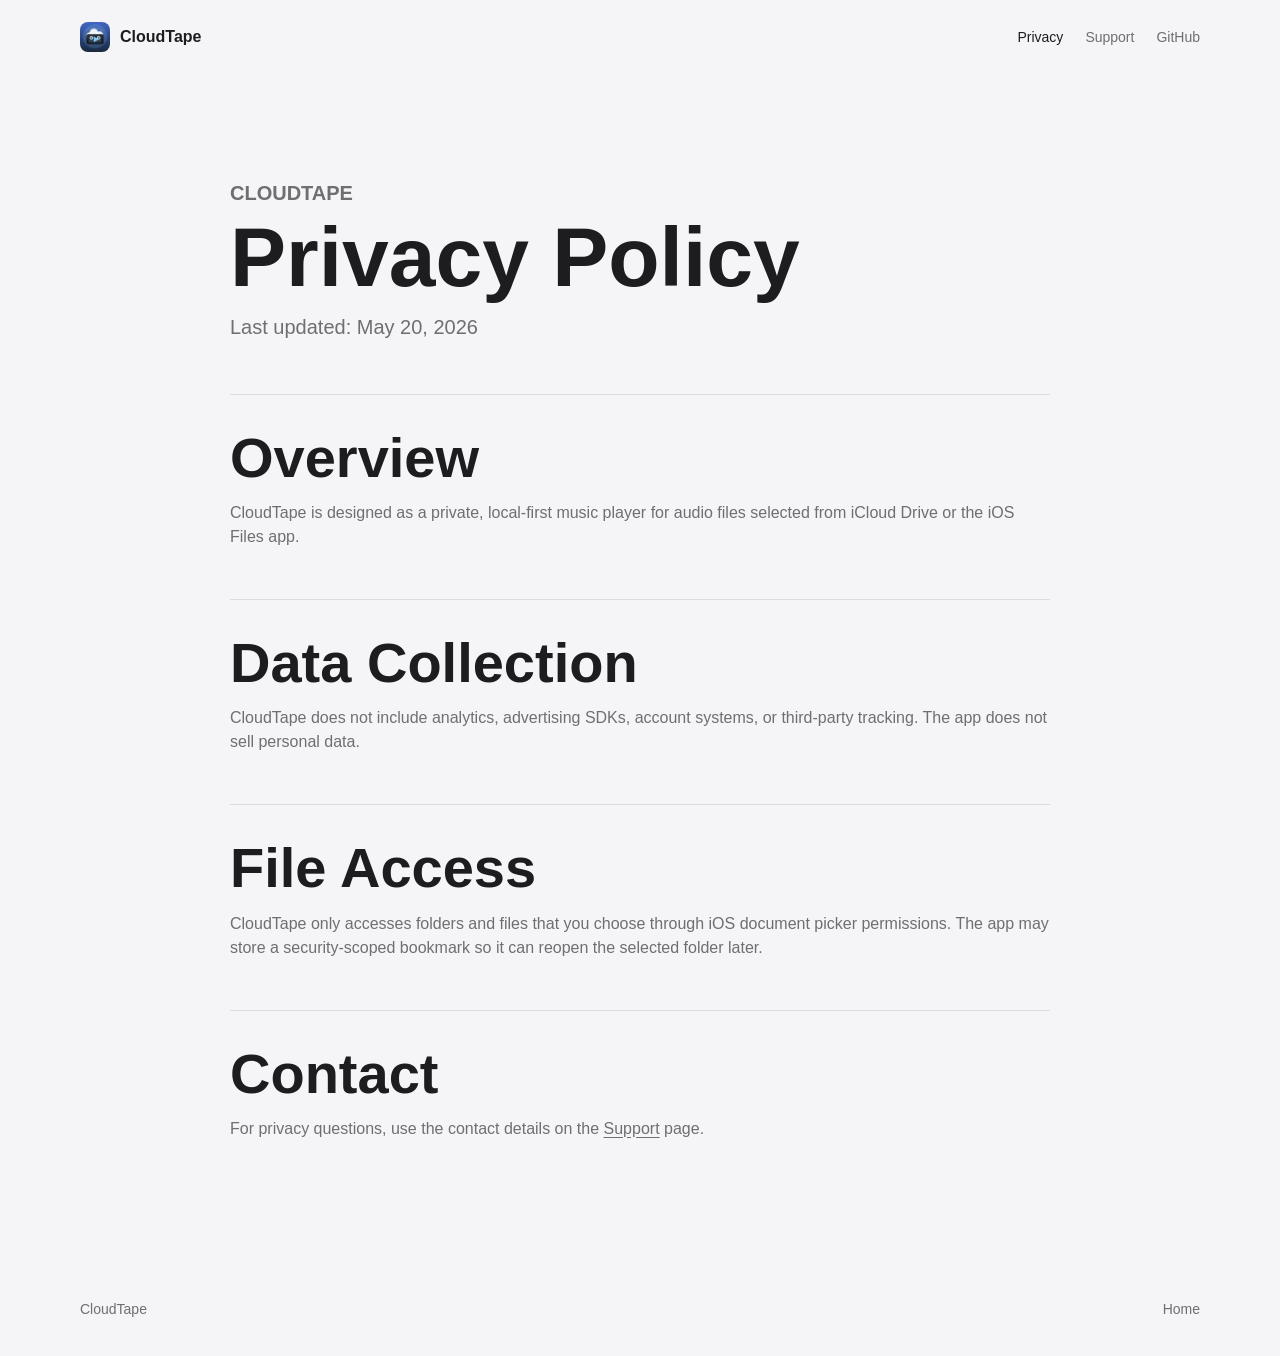
==== docs/privacy-policy.html @ 58bce933 "Add GitHub Pages site" ====
<!doctype html>
<html lang="en">
<head>
  <meta charset="utf-8">
  <meta name="viewport" content="width=device-width, initial-scale=1">
  <meta name="color-scheme" content="light dark">
  <meta name="description" content="CloudTape privacy policy.">
  <title>Privacy Policy - CloudTape</title>
  <link rel="icon" href="assets/app-icon.png">
  <link rel="apple-touch-icon" href="assets/app-icon.png">
  <link rel="stylesheet" href="styles.css">
</head>
<body>
  <header class="site-header">
    <a class="brand" href="index.html" aria-label="CloudTape home">
      <img class="brand-icon" src="assets/app-icon.png" alt="">
      <span>CloudTape</span>
    </a>
    <nav class="nav-links" aria-label="Primary navigation">
      <a href="privacy-policy.html" aria-current="page">Privacy</a>
      <a href="support.html">Support</a>
      <a href="https://github.com/JunNakarai/CloudTape">GitHub</a>
    </nav>
  </header>

  <main class="page">
    <p class="eyebrow">CloudTape</p>
    <h1>Privacy Policy</h1>
    <p class="updated">Last updated: May 20, 2026</p>

    <section>
      <h2>Overview</h2>
      <p>
        CloudTape is designed as a private, local-first music player for audio
        files selected from iCloud Drive or the iOS Files app.
      </p>
    </section>

    <section>
      <h2>Data Collection</h2>
      <p>
        CloudTape does not include analytics, advertising SDKs, account systems,
        or third-party tracking. The app does not sell personal data.
      </p>
    </section>

    <section>
      <h2>File Access</h2>
      <p>
        CloudTape only accesses folders and files that you choose through iOS
        document picker permissions. The app may store a security-scoped bookmark
        so it can reopen the selected folder later.
      </p>
    </section>

    <section>
      <h2>Contact</h2>
      <p>
        For privacy questions, use the contact details on the
        <a href="support.html">Support</a> page.
      </p>
    </section>
  </main>

  <footer class="site-footer">
    <span>CloudTape</span>
    <a href="index.html">Home</a>
  </footer>
</body>
</html>
---- docs/styles.css ----
:root {
  --bg: #f5f5f7;
  --panel: rgba(255, 255, 255, 0.78);
  --panel-solid: #ffffff;
  --text: #1d1d1f;
  --muted: #6e6e73;
  --line: rgba(0, 0, 0, 0.1);
  --button: #1d1d1f;
  --button-text: #ffffff;
  --shadow: 0 24px 70px rgba(0, 0, 0, 0.12);
}

@media (prefers-color-scheme: dark) {
  :root {
    --bg: #050505;
    --panel: rgba(28, 28, 30, 0.72);
    --panel-solid: #1c1c1e;
    --text: #f5f5f7;
    --muted: #a1a1a6;
    --line: rgba(255, 255, 255, 0.16);
    --button: #f5f5f7;
    --button-text: #050505;
    --shadow: 0 24px 70px rgba(0, 0, 0, 0.55);
  }
}

* {
  box-sizing: border-box;
}

html {
  font-family: -apple-system, BlinkMacSystemFont, "SF Pro Display", "Segoe UI", sans-serif;
  background: var(--bg);
  color: var(--text);
}

body {
  margin: 0;
  min-height: 100vh;
  line-height: 1.5;
}

a {
  color: inherit;
  text-decoration: none;
}

a:hover {
  color: var(--muted);
}

img {
  display: block;
  max-width: 100%;
}

.site-header,
.site-footer {
  width: min(1120px, calc(100% - 32px));
  margin: 0 auto;
  display: flex;
  align-items: center;
  justify-content: space-between;
  gap: 20px;
}

.site-header {
  padding: 22px 0;
}

.site-footer {
  padding: 44px 0 36px;
  color: var(--muted);
  font-size: 14px;
}

.brand,
.nav-links,
.link-list {
  display: flex;
  align-items: center;
}

.brand {
  gap: 10px;
  font-weight: 650;
}

.brand-icon {
  width: 30px;
  height: 30px;
  border-radius: 8px;
}

.nav-links {
  gap: 22px;
  color: var(--muted);
  font-size: 14px;
}

.nav-links [aria-current="page"] {
  color: var(--text);
}

main {
  width: min(1120px, calc(100% - 32px));
  margin: 0 auto;
}

.hero {
  min-height: 78vh;
  display: grid;
  grid-template-columns: minmax(0, 1fr) 360px;
  align-items: center;
  gap: 72px;
  padding: 48px 0 72px;
}

.hero-copy {
  min-width: 0;
}

.app-icon {
  width: 96px;
  height: 96px;
  border-radius: 22px;
  box-shadow: 0 18px 44px rgba(0, 0, 0, 0.18);
}

.eyebrow {
  margin: 28px 0 10px;
  color: var(--muted);
  font-size: 14px;
  font-weight: 650;
  letter-spacing: 0;
  text-transform: uppercase;
}

h1,
h2,
h3,
p {
  margin-top: 0;
}

h1 {
  margin-bottom: 14px;
  font-size: clamp(56px, 10vw, 112px);
  line-height: 0.95;
  letter-spacing: 0;
}

h2 {
  margin-bottom: 14px;
  font-size: clamp(32px, 5vw, 56px);
  line-height: 1.04;
  letter-spacing: 0;
}

h3 {
  margin-bottom: 10px;
  font-size: 21px;
  letter-spacing: 0;
}

.tagline {
  max-width: 760px;
  margin-bottom: 18px;
  font-size: clamp(26px, 4vw, 44px);
  line-height: 1.08;
  letter-spacing: 0;
}

.intro,
.page > p {
  max-width: 760px;
  color: var(--muted);
  font-size: 20px;
}

.button-row {
  display: flex;
  flex-wrap: wrap;
  gap: 12px;
  margin-top: 34px;
}

.button {
  min-height: 48px;
  border: 1px solid var(--line);
  border-radius: 999px;
  display: inline-flex;
  align-items: center;
  justify-content: center;
  padding: 0 22px;
  font-size: 16px;
  font-weight: 650;
}

.button.primary {
  background: var(--button);
  color: var(--button-text);
}

.button.secondary {
  background: var(--panel);
  backdrop-filter: blur(20px);
}

.phone-preview {
  width: min(100%, 360px);
  min-width: 0;
  border: 1px solid var(--line);
  border-radius: 42px;
  padding: 12px;
  background: var(--panel);
  box-shadow: var(--shadow);
  backdrop-filter: blur(24px);
}

.phone-preview img,
.screenshot-grid img {
  width: 100%;
  border-radius: 32px;
  background: var(--panel-solid);
}

.section {
  padding: 84px 0;
  border-top: 1px solid var(--line);
}

.section-heading {
  max-width: 780px;
  margin-bottom: 32px;
}

.feature-grid,
.screenshot-grid {
  display: grid;
  grid-template-columns: repeat(3, minmax(0, 1fr));
  gap: 18px;
}

.feature-card {
  min-height: 210px;
  border: 1px solid var(--line);
  border-radius: 24px;
  padding: 26px;
  background: var(--panel);
  backdrop-filter: blur(20px);
}

.feature-card p,
.page p,
.plain-list {
  color: var(--muted);
}

.links-panel {
  display: flex;
  align-items: center;
  justify-content: space-between;
  gap: 24px;
}

.links-panel h2 {
  margin: 0;
}

.link-list {
  flex-wrap: wrap;
  gap: 16px;
  color: var(--muted);
}

.page {
  max-width: 820px;
  padding: 76px 0 64px;
}

.page h1 {
  font-size: clamp(48px, 8vw, 84px);
}

.page section {
  padding: 34px 0;
  border-top: 1px solid var(--line);
}

.page a {
  text-decoration: underline;
  text-underline-offset: 3px;
}

.updated {
  margin-bottom: 52px;
  color: var(--muted);
}

.plain-list {
  padding-left: 22px;
}

.plain-list li + li {
  margin-top: 10px;
}

@media (max-width: 820px) {
  .site-header {
    align-items: flex-start;
    flex-direction: column;
  }

  .hero {
    min-height: auto;
    grid-template-columns: 1fr;
    gap: 42px;
    padding-top: 28px;
  }

  .phone-preview {
    margin: 0 auto;
  }

  .feature-grid,
  .screenshot-grid {
    grid-template-columns: 1fr;
  }

  .links-panel {
    align-items: flex-start;
    flex-direction: column;
  }
}

@media (max-width: 520px) {
  .site-header,
  .site-footer,
  main {
    width: min(100% - 24px, 1120px);
  }

  .nav-links {
    width: 100%;
    justify-content: space-between;
    gap: 12px;
  }

  .app-icon {
    width: 82px;
    height: 82px;
    border-radius: 19px;
  }

  .button-row,
  .button {
    width: 100%;
  }

  .section {
    padding: 64px 0;
  }

  .site-footer {
    align-items: flex-start;
    flex-direction: column;
  }
}
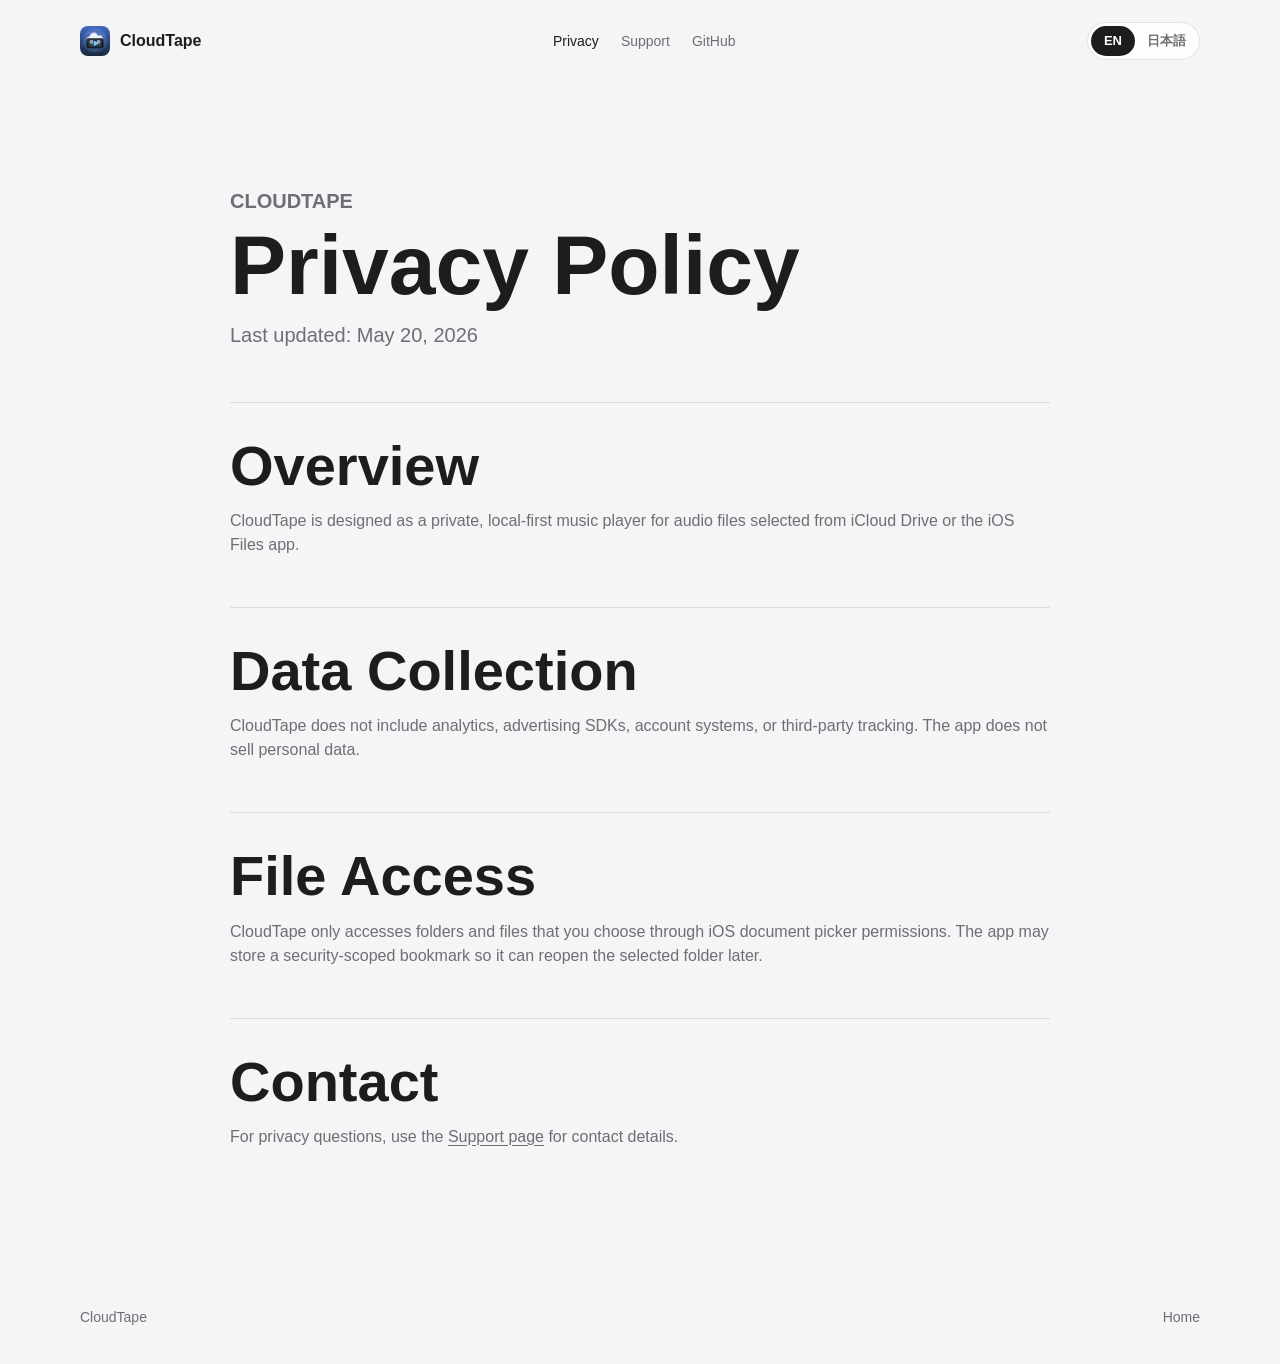
==== commit 6f346bb5: "Add bilingual support to GitHub Pages site" ====
--- a/docs/privacy-policy.html
+++ b/docs/privacy-policy.html
@@ -8,7 +8,7 @@
   <title>Privacy Policy - CloudTape</title>
   <link rel="icon" href="assets/app-icon.png">
   <link rel="apple-touch-icon" href="assets/app-icon.png">
-  <link rel="stylesheet" href="styles.css">
+  <link rel="stylesheet" href="styles.css?v=20260520-lang">
 </head>
 <body>
   <header class="site-header">
@@ -17,36 +17,40 @@
       <span>CloudTape</span>
     </a>
     <nav class="nav-links" aria-label="Primary navigation">
-      <a href="privacy-policy.html" aria-current="page">Privacy</a>
-      <a href="support.html">Support</a>
+      <a href="privacy-policy.html" aria-current="page" data-i18n="nav.privacy">Privacy</a>
+      <a href="support.html" data-i18n="nav.support">Support</a>
       <a href="https://github.com/JunNakarai/CloudTape">GitHub</a>
     </nav>
+    <div class="language-switch" aria-label="Language">
+      <button type="button" data-language-option="en">EN</button>
+      <button type="button" data-language-option="ja">日本語</button>
+    </div>
   </header>
 
   <main class="page">
     <p class="eyebrow">CloudTape</p>
-    <h1>Privacy Policy</h1>
-    <p class="updated">Last updated: May 20, 2026</p>
+    <h1 data-i18n="privacy.title">Privacy Policy</h1>
+    <p class="updated" data-i18n="privacy.updated">Last updated: May 20, 2026</p>
 
     <section>
-      <h2>Overview</h2>
-      <p>
+      <h2 data-i18n="privacy.overviewTitle">Overview</h2>
+      <p data-i18n="privacy.overviewBody">
         CloudTape is designed as a private, local-first music player for audio
         files selected from iCloud Drive or the iOS Files app.
       </p>
     </section>
 
     <section>
-      <h2>Data Collection</h2>
-      <p>
+      <h2 data-i18n="privacy.dataTitle">Data Collection</h2>
+      <p data-i18n="privacy.dataBody">
         CloudTape does not include analytics, advertising SDKs, account systems,
         or third-party tracking. The app does not sell personal data.
       </p>
     </section>
 
     <section>
-      <h2>File Access</h2>
-      <p>
+      <h2 data-i18n="privacy.fileTitle">File Access</h2>
+      <p data-i18n="privacy.fileBody">
         CloudTape only accesses folders and files that you choose through iOS
         document picker permissions. The app may store a security-scoped bookmark
         so it can reopen the selected folder later.
@@ -54,17 +58,19 @@
     </section>
 
     <section>
-      <h2>Contact</h2>
+      <h2 data-i18n="privacy.contactTitle">Contact</h2>
       <p>
-        For privacy questions, use the contact details on the
-        <a href="support.html">Support</a> page.
+        <span data-i18n="privacy.contactBody">For privacy questions, use the</span>
+        <a href="support.html" data-i18n="privacy.supportPage">Support page</a>
+        <span data-i18n="privacy.contactSuffix">for contact details.</span>
       </p>
     </section>
   </main>
 
   <footer class="site-footer">
     <span>CloudTape</span>
-    <a href="index.html">Home</a>
+    <a href="index.html" data-i18n="nav.home">Home</a>
   </footer>
+  <script src="i18n.js?v=20260520-lang"></script>
 </body>
 </html>
--- a/docs/styles.css
+++ b/docs/styles.css
@@ -38,6 +38,7 @@
   margin: 0;
   min-height: 100vh;
   line-height: 1.5;
+  overflow-x: hidden;
 }
 
 a {
@@ -76,7 +77,8 @@
 
 .brand,
 .nav-links,
-.link-list {
+.link-list,
+.language-switch {
   display: flex;
   align-items: center;
 }
@@ -100,6 +102,34 @@
 
 .nav-links [aria-current="page"] {
   color: var(--text);
+}
+
+.language-switch {
+  gap: 2px;
+  border: 1px solid var(--line);
+  border-radius: 999px;
+  padding: 3px;
+  background: var(--panel);
+  backdrop-filter: blur(20px);
+}
+
+.language-switch button {
+  min-width: 44px;
+  min-height: 30px;
+  border: 0;
+  border-radius: 999px;
+  padding: 0 10px;
+  background: transparent;
+  color: var(--muted);
+  font: inherit;
+  font-size: 13px;
+  font-weight: 650;
+  cursor: pointer;
+}
+
+.language-switch button[aria-pressed="true"] {
+  background: var(--button);
+  color: var(--button-text);
 }
 
 main {
@@ -343,8 +373,18 @@
 
   .nav-links {
     width: 100%;
+    justify-content: flex-start;
+    flex-wrap: wrap;
+    gap: 12px;
+  }
+
+  .language-switch {
+    width: 100%;
     justify-content: space-between;
-    gap: 12px;
+  }
+
+  .language-switch button {
+    flex: 1;
   }
 
   .app-icon {
